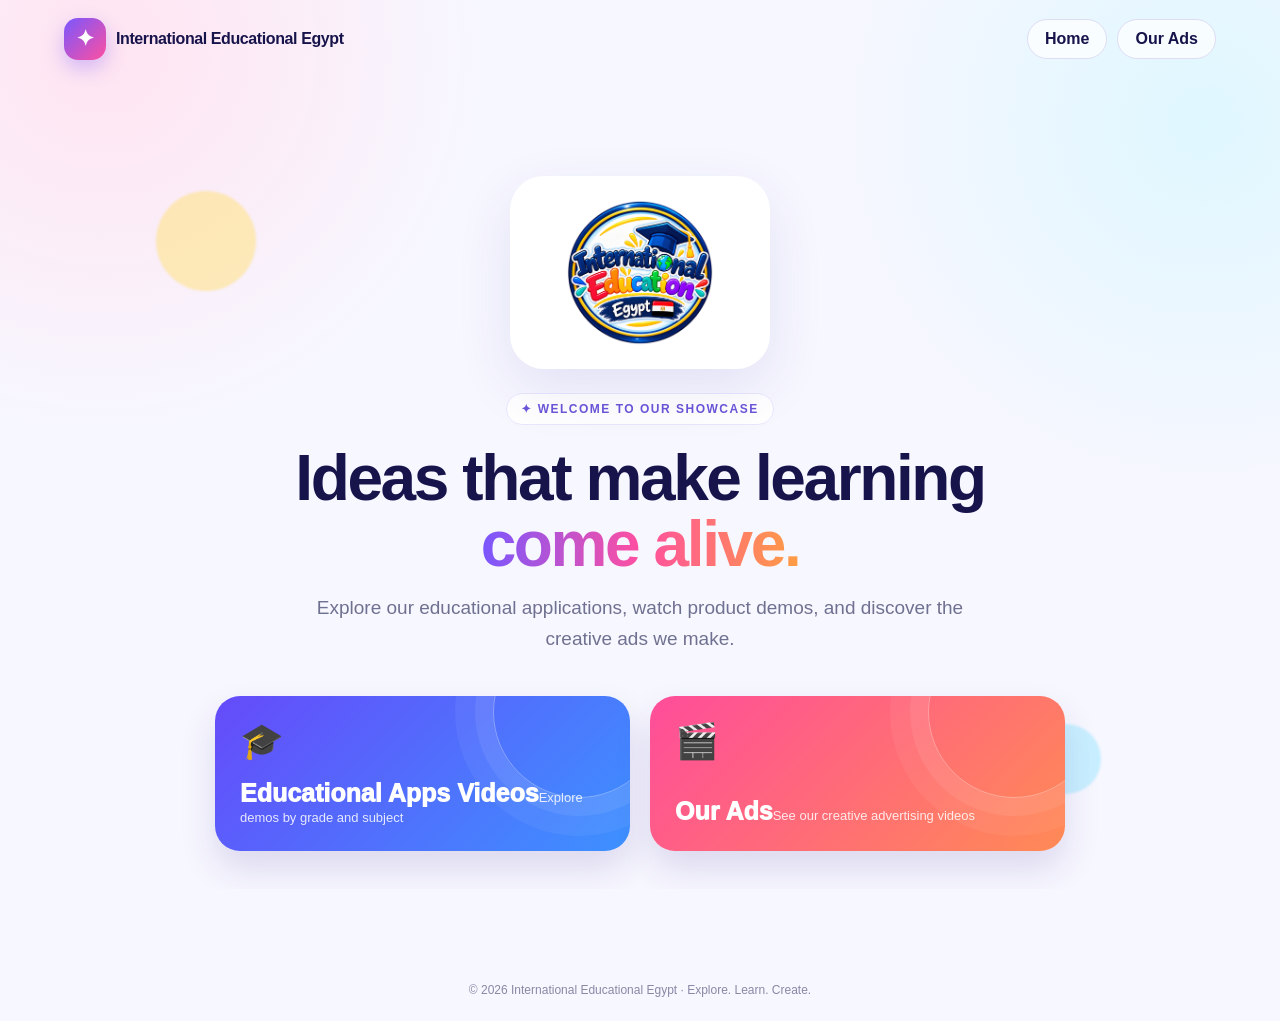
==== index.html @ 1b4aabc4 "Main" ====
<!DOCTYPE html>
<html lang="en">
<head>
<meta charset="UTF-8">
<meta name="viewport" content="width=device-width, initial-scale=1.0">
<meta name="theme-color" content="#17134b">
<title>International Educational Egypt | Demo Gallery</title>
<style>
:root{
  --navy:#17134b;--ink:#202044;--muted:#6f7190;--pink:#ff4fa0;--purple:#7957ff;
  --blue:#3c8dff;--cyan:#39c9df;--yellow:#ffd45e;--green:#35c99a;
  --paper:#f7f7ff;--white:#fff;--shadow:0 18px 50px rgba(43,36,108,.13);
}
*{box-sizing:border-box}
html{scroll-behavior:smooth}
body{margin:0;font-family:Inter,ui-rounded,"Segoe UI",Arial,sans-serif;color:var(--ink);
 background:radial-gradient(circle at 8% 5%,#ffe4f1 0,transparent 25%),radial-gradient(circle at 94% 12%,#dff7ff 0,transparent 25%),var(--paper);min-height:100vh}
button,a{font:inherit}
button{cursor:pointer}
.topbar{display:flex;align-items:center;justify-content:space-between;gap:16px;padding:18px clamp(18px,5vw,72px);max-width:1500px;margin:auto}
.brand-mini{display:flex;align-items:center;gap:10px;font-weight:900;color:var(--navy);letter-spacing:-.4px}
.brand-symbol{width:42px;height:42px;border-radius:14px;background:linear-gradient(135deg,var(--purple),var(--pink));display:grid;place-items:center;color:white;font-size:22px;box-shadow:0 8px 20px #7957ff55}
.nav-actions{display:flex;gap:10px;align-items:center}
.ghost-btn{border:1px solid #deddf4;background:#ffffffb8;color:var(--navy);border-radius:999px;padding:10px 17px;font-weight:750;transition:.2s}
.ghost-btn:hover{transform:translateY(-2px);background:white;box-shadow:var(--shadow)}
main{max-width:1280px;margin:auto;padding:18px clamp(18px,5vw,64px) 70px}
.view{display:none;animation:rise .45s ease both}.view.active{display:block}
@keyframes rise{from{opacity:0;transform:translateY(16px)}to{opacity:1;transform:translateY(0)}}
.hero{text-align:center;padding:clamp(35px,7vw,80px) 12px 38px;position:relative;overflow:hidden}
.hero:before,.hero:after{content:"";position:absolute;border-radius:50%;z-index:-1;filter:blur(1px);animation:float 7s ease-in-out infinite}
.hero:before{width:100px;height:100px;background:#ffe17e88;left:8%;top:12%}
.hero:after{width:70px;height:70px;background:#a8eaff99;right:10%;bottom:12%;animation-delay:-3s}
@keyframes float{50%{transform:translateY(-18px) rotate(12deg)}}
.logo-wrap{width:min(260px,62vw);aspect-ratio:1.35;margin:0 auto 24px;border-radius:34px;background:white;box-shadow:0 20px 55px #4135a51c;display:flex;align-items:center;justify-content:center;padding:22px;position:relative}
.logo-wrap img{max-width:100%;max-height:100%;object-fit:contain}
.logo-fallback{font-weight:1000;line-height:1.05;color:var(--navy);font-size:clamp(20px,4vw,31px);text-align:center}
.logo-fallback span{display:block;font-size:12px;letter-spacing:2px;color:var(--pink);margin-top:9px}
.eyebrow{display:inline-flex;align-items:center;gap:8px;background:#fff;border:1px solid #e9e7ff;border-radius:999px;padding:8px 14px;color:#6b56d9;font-size:12px;font-weight:900;letter-spacing:1.5px;text-transform:uppercase}
h1{font-size:clamp(34px,6vw,64px);line-height:1.04;letter-spacing:-2.4px;color:var(--navy);margin:20px auto 14px;max-width:850px}
.gradient-text{background:linear-gradient(90deg,var(--purple),var(--pink),#ff9d43);-webkit-background-clip:text;background-clip:text;color:transparent}
.lead{font-size:clamp(15px,2vw,19px);line-height:1.65;color:var(--muted);max-width:650px;margin:0 auto}
.home-actions{display:grid;grid-template-columns:repeat(2,minmax(0,1fr));gap:20px;max-width:850px;margin:42px auto 0}
.big-action{border:0;border-radius:25px;min-height:155px;padding:25px;text-align:left;color:white;display:flex;flex-direction:column;justify-content:space-between;box-shadow:0 18px 35px #3c2b8b25;transition:transform .25s,box-shadow .25s;position:relative;overflow:hidden}
.big-action:hover{transform:translateY(-7px) scale(1.015);box-shadow:0 25px 45px #3c2b8b35}
.big-action:after{content:"";position:absolute;width:170px;height:170px;border:1px solid #ffffff55;border-radius:50%;right:-35px;top:-70px;box-shadow:0 0 0 18px #ffffff12,0 0 0 38px #ffffff0d}
.action-apps{background:linear-gradient(135deg,#654bfa,#3d91ff)}
.action-ads{background:linear-gradient(135deg,#ff4d9a,#ff8a55)}
.action-icon{font-size:35px}.action-title{font-size:clamp(19px,2.5vw,25px);font-weight:950}.action-sub{font-size:13px;opacity:.85;margin-top:5px}
.section-head{display:flex;align-items:flex-end;justify-content:space-between;gap:16px;margin:24px 0 28px}
.section-head h2{font-size:clamp(29px,4vw,43px);letter-spacing:-1.4px;color:var(--navy);margin:10px 0 5px}
.section-head p{color:var(--muted);margin:0;line-height:1.5}
.back-btn{border:0;background:#fff;border-radius:999px;padding:11px 17px;color:var(--navy);font-weight:850;box-shadow:0 5px 18px #28205c10;white-space:nowrap}
.back-btn:hover{transform:translateX(-3px)}
.card-grid{display:grid;grid-template-columns:repeat(3,minmax(0,1fr));gap:18px}
.choice-card{border:1px solid #eeedfa;border-radius:24px;padding:25px;background:#fff;min-height:190px;text-align:left;box-shadow:0 10px 28px #2e27600a;transition:.25s;position:relative;overflow:hidden;color:var(--ink)}
.choice-card:hover{transform:translateY(-6px);box-shadow:var(--shadow);border-color:#d9d3ff}
.choice-card .emoji{font-size:36px;display:block;margin-bottom:22px}
.choice-card strong{font-size:21px;display:block;color:var(--navy)}
.choice-card small{display:block;color:var(--muted);margin-top:7px;font-size:13px}
.choice-card:after{content:"↗";position:absolute;right:20px;bottom:18px;color:#a7a2ca;font-size:21px}
.c-grade{background:linear-gradient(145deg,#fff,#f1f0ff)}.c-kids{background:linear-gradient(145deg,#fff,#fff0f7)}
.subject-card{min-height:160px}
.subject-card .emoji{margin-bottom:13px}
.video-grid{display:grid;grid-template-columns:repeat(3,minmax(0,1fr));gap:18px}
.video-card{background:white;border:1px solid #eeedfa;border-radius:22px;overflow:hidden;box-shadow:0 10px 28px #2e27600a}
.video-thumb{aspect-ratio:16/9;background:linear-gradient(135deg,#e7e2ff,#dff5ff);display:grid;place-items:center;position:relative}
.video-thumb .play{width:58px;height:58px;border-radius:50%;background:#fff;color:var(--purple);display:grid;place-items:center;font-size:23px;box-shadow:0 8px 22px #30277b22}
.video-info{padding:17px}.video-info strong{display:block;color:var(--navy);font-size:17px}.video-info p{font-size:13px;color:var(--muted);line-height:1.5;margin:8px 0 13px}
.watch{display:inline-block;text-decoration:none;background:var(--navy);color:white;padding:9px 14px;border-radius:999px;font-size:12px;font-weight:850}
.watch.disabled{opacity:.45;pointer-events:none}
.empty-note{background:#fff;border:1px dashed #d9d5f3;border-radius:20px;padding:28px;text-align:center;color:var(--muted);grid-column:1/-1}
.ads-intro{background:linear-gradient(120deg,#fff0f7,#f0edff);padding:28px;border-radius:25px;margin-bottom:24px}
.ads-intro h3{margin:0 0 8px;color:var(--navy);font-size:24px}.ads-intro p{margin:0;color:var(--muted);line-height:1.6}
footer{text-align:center;padding:24px;color:#8988a6;font-size:12px}
.toast{position:fixed;bottom:20px;left:50%;transform:translate(-50%,20px);background:var(--navy);color:white;padding:12px 18px;border-radius:999px;opacity:0;pointer-events:none;transition:.25s;z-index:20;font-size:13px}
.toast.show{opacity:1;transform:translate(-50%,0)}
@media(max-width:800px){.card-grid,.video-grid{grid-template-columns:repeat(2,minmax(0,1fr))}.topbar{padding-top:14px}.section-head{align-items:flex-start;flex-direction:column}}
@media(max-width:560px){.home-actions{grid-template-columns:1fr;gap:13px}.big-action{min-height:130px}.card-grid,.video-grid{grid-template-columns:1fr}.choice-card{min-height:145px}.choice-card .emoji{margin-bottom:12px}.nav-actions .ghost-btn{padding:9px 12px;font-size:12px}.brand-mini{font-size:13px}.brand-symbol{width:36px;height:36px}}
@media(prefers-reduced-motion:reduce){*,*:before,*:after{animation-duration:.01ms!important;animation-iteration-count:1!important;scroll-behavior:auto!important;transition-duration:.01ms!important}}
</style>
</head>
<body>
<header class="topbar">
  <div class="brand-mini"><div class="brand-symbol">✦</div><span>International Educational Egypt</span></div>
  <div class="nav-actions"><button class="ghost-btn" onclick="goHome()">Home</button><button class="ghost-btn" onclick="showView('ads')">Our Ads</button></div>
</header>
<main>
  <section id="home" class="view active">
    <div class="hero">
      <div class="logo-wrap" id="logoWrap">
        <!-- Replace logo.png with your official channel logo file. -->
        <div class="logo-fallback">International<br>Educational Egypt<span>LEARN • CREATE • INSPIRE</span></div>
      </div>
      <div class="eyebrow">✦ Welcome to our showcase</div>
      <h1>Ideas that make learning <span class="gradient-text">come alive.</span></h1>
      <p class="lead">Explore our educational applications, watch product demos, and discover the creative ads we make.</p>
      <div class="home-actions">
        <button class="big-action action-apps" onclick="showView('grades')">
          <span class="action-icon">🎓</span><span><span class="action-title">Educational Apps Videos</span><span class="action-sub">Explore demos by grade and subject</span></span>
        </button>
        <button class="big-action action-ads" onclick="showView('ads')">
          <span class="action-icon">🎬</span><span><span class="action-title">Our Ads</span><span class="action-sub">See our creative advertising videos</span></span>
        </button>
      </div>
    </div>
  </section>

  <section id="grades" class="view">
    <div class="section-head"><div><div class="eyebrow">Educational app demos</div><h2>Choose your learning level</h2><p>Pick a grade to explore its app demonstrations.</p></div><button class="back-btn" onclick="goHome()">← Home</button></div>
    <div class="card-grid">
      <button class="choice-card c-grade" onclick="openGrade('grade8')"><span class="emoji">🚀</span><strong>Grade 8</strong><small>Explore Grade 8 applications</small></button>
      <button class="choice-card c-grade" onclick="openGrade('grade6')"><span class="emoji">🌟</span><strong>Grade 6</strong><small>Explore Grade 6 applications</small></button>
      <button class="choice-card c-kids" onclick="openKids()"><span class="emoji">🧸</span><strong>Kids</strong><small>Fun learning experiences for kids</small></button>
    </div>
  </section>

  <section id="subjects" class="view">
    <div class="section-head"><div><div class="eyebrow" id="gradeEyebrow">Grade 8</div><h2 id="gradeTitle">Choose a subject</h2><p>Select a subject to watch its application demos.</p></div><button class="back-btn" onclick="showView('grades')">← Grades</button></div>
    <div class="card-grid" id="subjectGrid"></div>
  </section>

  <section id="videos" class="view">
    <div class="section-head"><div><div class="eyebrow" id="videoEyebrow">Grade 8 • Science</div><h2 id="videoTitle">Application videos</h2><p>Watch the demos and explore the app experience.</p></div><button class="back-btn" onclick="backToSubjects()">← Subjects</button></div>
    <div class="video-grid" id="videoGrid"></div>
  </section>

  <section id="kids" class="view">
    <div class="section-head"><div><div class="eyebrow">Kids collection</div><h2>Learning made playful</h2><p>Discover our apps and videos designed for young learners.</p></div><button class="back-btn" onclick="showView('grades')">← Grades</button></div>
    <div class="video-grid" id="kidsGrid"></div>
  </section>

  <section id="ads" class="view">
    <div class="section-head"><div><div class="eyebrow">Creative portfolio</div><h2>Our Ads</h2><p>A collection of advertising videos and creative campaigns.</p></div><button class="back-btn" onclick="goHome()">← Home</button></div>
    <div class="ads-intro"><h3>Stories that connect with audiences ✨</h3><p>Explore our advertising work. Each video can open on YouTube, Google Drive, or your preferred video platform.</p></div>
    <div class="video-grid" id="adsGrid"></div>
  </section>
</main>
<footer>© <span id="year"></span> International Educational Egypt · Explore. Learn. Create.</footer>
<div class="toast" id="toast">Video link will be added soon.</div>
<script>
/*
  ADD YOUR VIDEO LINKS HERE.
  For each video, replace url with a YouTube / Google Drive / Vimeo link.
  You can add more objects to any videos array.
*/
const content = {
  grade8: {
    Science: [{title:"Grade 8 Science App Demo", description:"A preview of the Grade 8 Science learning application.", url:"https://youtu.be/O2yNPHb1-eI?si=5tNjJZmtWLfU2_eN"}],
    Math: [{title:"Grade 8 Math App Demo", description:"A preview of the Grade 8 Math learning application.", url:"https://youtu.be/xX4NGvdm_TI?si=FQVR0aZgNwKir6jl"}],
    German: [{title:"Grade 8 German App Demo", description:"A preview of the Grade 8 German learning application.", url:""}],
    "لغة عربية": [{title:"Grade 8 Arabic App Demo", description:"عرض تجريبي لتطبيق اللغة العربية للصف الثامن.", url:"https://youtu.be/kvJYI8cK8QM?si=594P6xwmdfj9hOp0"}],
    "دراسات اجتماعية": [{title:"Grade 8 Social Studies App Demo", description:"عرض تجريبي لتطبيق الدراسات الاجتماعية للصف الثامن.", url:"https://youtu.be/ZYvCkvvRLgc?si=EKuR53Okp92eCTNS"}]
  },
  grade6: {
    Science: [{title:"Grade 6 Science App Demo", description:"A preview of the Grade 6 Science learning application.", url:"https://youtu.be/vYZcpDHHGPQ?si=Zlmuy_HAAZRI0ABy"}],
    Math: [{title:"Grade 6 Math App Demo", description:"A preview of the Grade 6 Math learning application.", url:"https://youtu.be/ykXs_INvgls?si=ouR6D-tdvS1B1mGj"}],
    German: [{title:"Grade 6 German App Demo", description:"A preview of the Grade 6 German learning application.", url:""}],
    "لغة عربية": [{title:"Grade 6 Arabic App Demo", description:"عرض تجريبي لتطبيق اللغة العربية للصف السادس.", url:""}],
    "دراسات اجتماعية": [{title:"Grade 6 Social Studies App Demo", description:"عرض تجريبي لتطبيق الدراسات الاجتماعية للصف السادس.", url:"https://youtu.be/Cu2fVLRio4g?si=ZRSYYNGA4r81bUW3"}]
  },
  kids: [
    {title:"Math Mission: Multiplication Heroes", description:"An animated multiplication adventure for kids. Choose a times-table island, solve missions, and collect stars.", url:"kids/math_mission_heroes_3d_style_animated.html"}
  ],
  ads: [
    {title:"Advertising Campaign 1", description:"Our creative advertising work.", url:""},
    {title:"Advertising Campaign 2", description:"A showcase of our video production.", url:""}
  ]
};
const subjectMeta = [
  ["Science","🔬"],["Math","➗"],["German","🇩🇪"],["لغة عربية","📚"],["دراسات اجتماعية","🌍"]
];
let currentGrade = "grade8";
let currentSubject = "Science";
function showView(id){
  document.querySelectorAll(".view").forEach(v=>v.classList.remove("active"));
  document.getElementById(id).classList.add("active");
  window.scrollTo({top:0,behavior:"smooth"});
}
function goHome(){showView("home")}
function openGrade(grade){
  currentGrade=grade;
  const label=grade==="grade8"?"Grade 8":"Grade 6";
  document.getElementById("gradeEyebrow").textContent=label+" applications";
  document.getElementById("gradeTitle").textContent=label+" · Choose a subject";
  document.getElementById("subjectGrid").innerHTML=subjectMeta.map(([name,emoji])=>
    `<button class="choice-card subject-card" onclick="openSubject('${name.replace(/'/g,"\\'")}')"><span class="emoji">${emoji}</span><strong>${name}</strong><small>View ${name} demos</small></button>`
  ).join("");
  showView("subjects");
}
function openSubject(subject){
  currentSubject=subject;
  const gradeLabel=currentGrade==="grade8"?"Grade 8":"Grade 6";
  document.getElementById("videoEyebrow").textContent=gradeLabel+" • "+subject;
  document.getElementById("videoTitle").textContent=subject+" application videos";
  renderVideos("videoGrid",content[currentGrade][subject]||[]);
  showView("videos");
}
function backToSubjects(){openGrade(currentGrade)}
function openKids(){renderVideos("kidsGrid",content.kids);showView("kids")}
function renderVideos(targetId,items){
  const target=document.getElementById(targetId);
  if(!items.length){target.innerHTML='<div class="empty-note">Videos will appear here once links are added.</div>';return}
  target.innerHTML=items.map((item,index)=>{
    const url=item.url||"";
    const safeUrl=url.replace(/&/g,"&amp;").replace(/"/g,"&quot;");
    return `<article class="video-card"><div class="video-thumb"><span class="play">▶</span></div><div class="video-info"><strong>${item.title}</strong><p>${item.description||""}</p>${url?`<a class="watch" href="${safeUrl}" target="_blank" rel="noopener">${safeUrl.toLowerCase().endsWith(".html")?"↗ Open demo":"▶ Watch video"}</a>`:`<a class="watch disabled" href="#" onclick="showToast();return false">Coming soon</a>`}</div></article>`;
  }).join("");
}
function showToast(){const t=document.getElementById("toast");t.classList.add("show");setTimeout(()=>t.classList.remove("show"),2200)}
document.getElementById("adsGrid").innerHTML="";
renderVideos("adsGrid",content.ads);
document.getElementById("year").textContent=new Date().getFullYear();
// Optional official logo: place your image beside this HTML file and name it logo.png.
const logo=document.createElement("img");logo.src="logo.png";logo.alt="International Educational Egypt logo";
logo.onload=()=>{const w=document.getElementById("logoWrap");w.innerHTML="";w.appendChild(logo)};
</script>
</body>
</html>
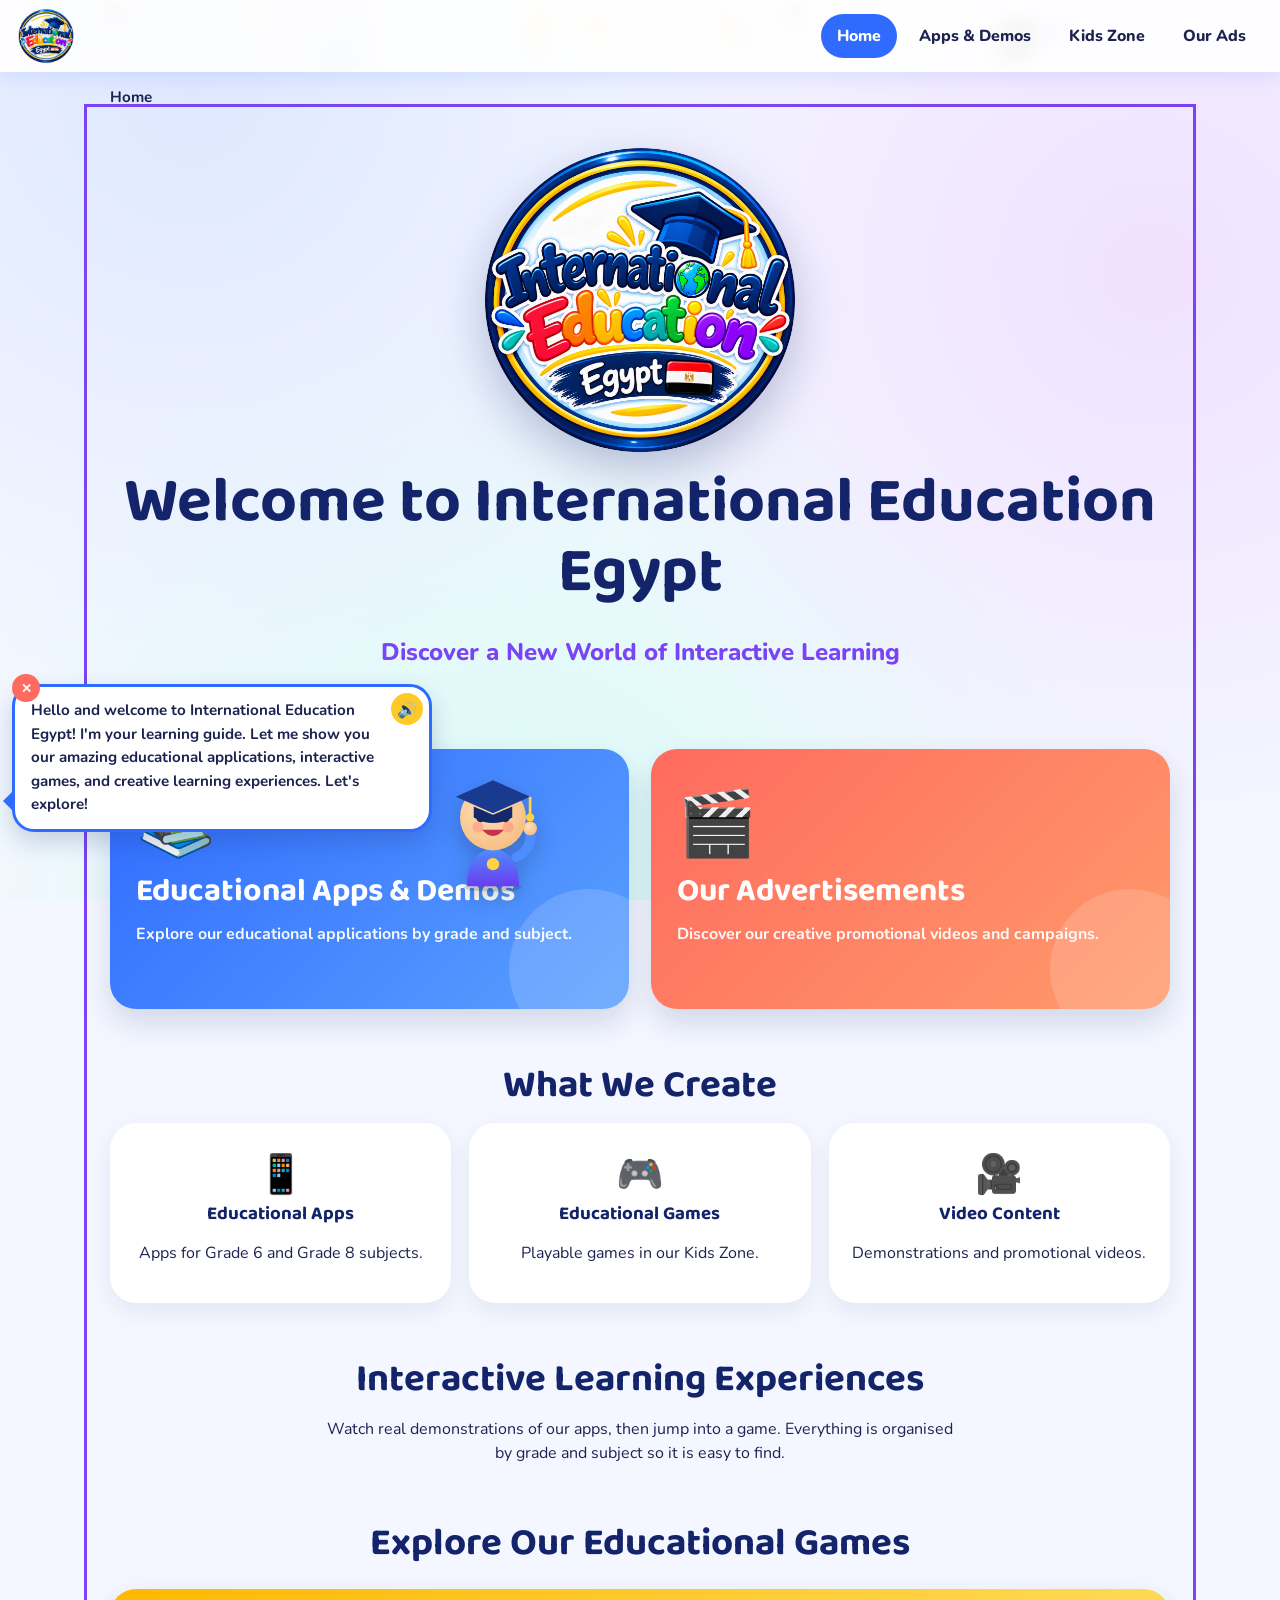
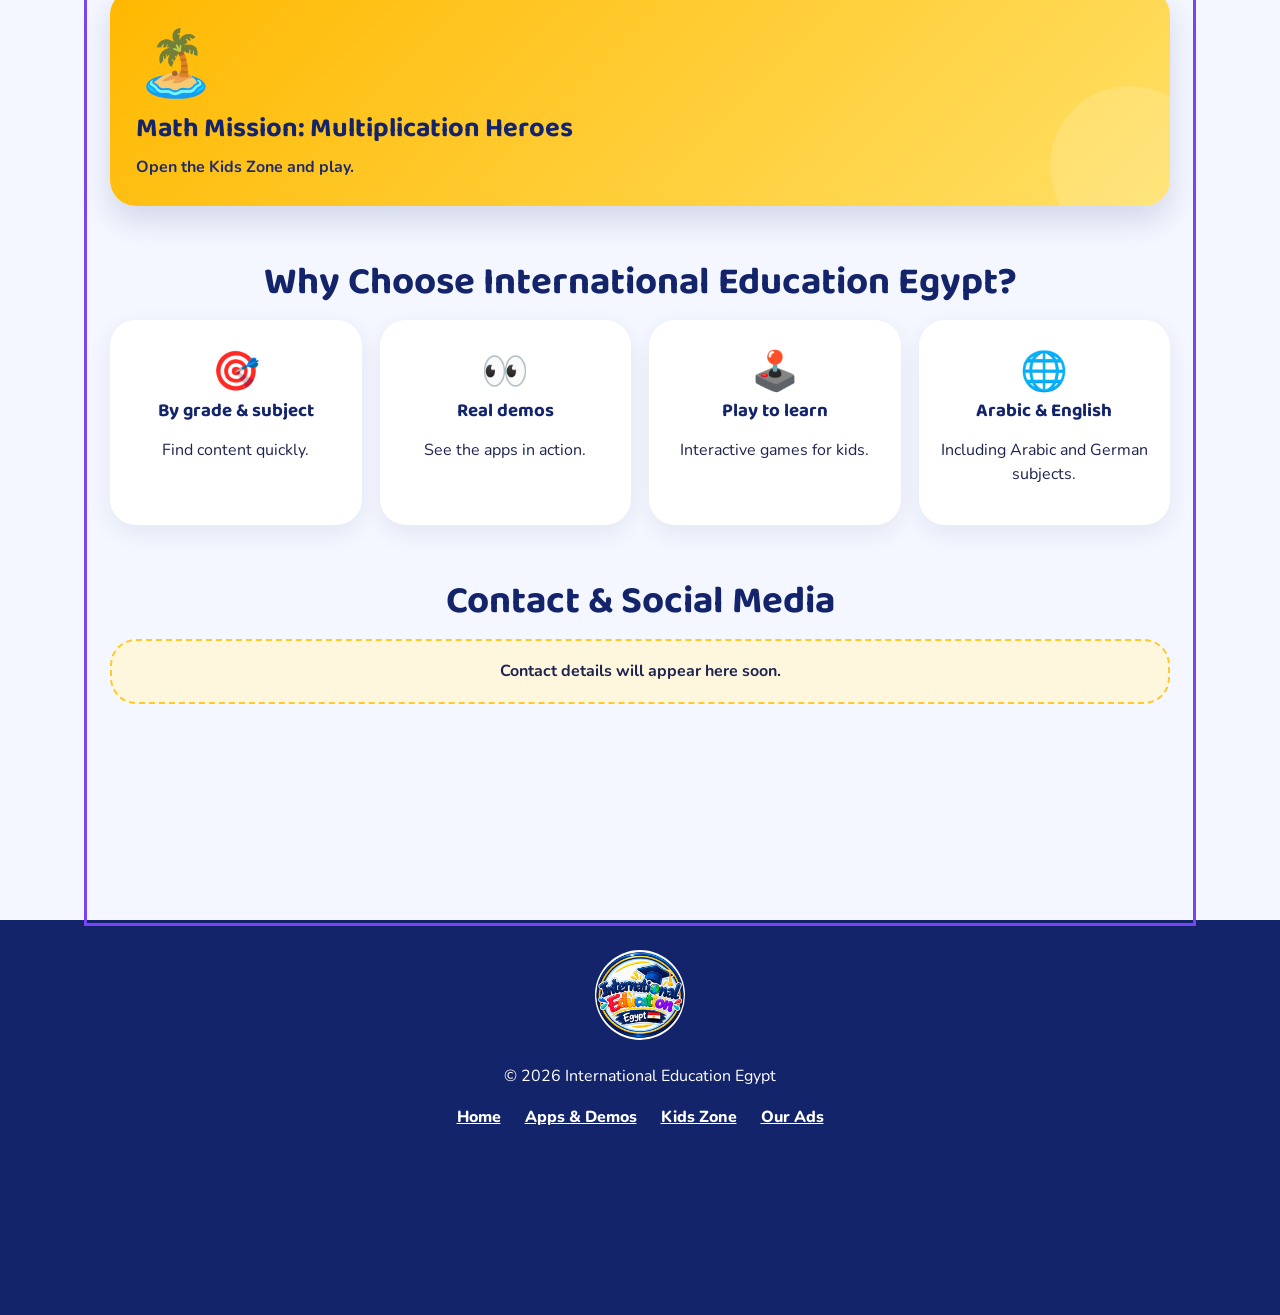
==== commit db84a823: "Main" ====
--- a/index.html
+++ b/index.html
@@ -1,218 +1,56 @@
 <!DOCTYPE html>
 <html lang="en">
 <head>
-<meta charset="UTF-8">
-<meta name="viewport" content="width=device-width, initial-scale=1.0">
-<meta name="theme-color" content="#17134b">
-<title>International Educational Egypt | Demo Gallery</title>
-<style>
-:root{
-  --navy:#17134b;--ink:#202044;--muted:#6f7190;--pink:#ff4fa0;--purple:#7957ff;
-  --blue:#3c8dff;--cyan:#39c9df;--yellow:#ffd45e;--green:#35c99a;
-  --paper:#f7f7ff;--white:#fff;--shadow:0 18px 50px rgba(43,36,108,.13);
-}
-*{box-sizing:border-box}
-html{scroll-behavior:smooth}
-body{margin:0;font-family:Inter,ui-rounded,"Segoe UI",Arial,sans-serif;color:var(--ink);
- background:radial-gradient(circle at 8% 5%,#ffe4f1 0,transparent 25%),radial-gradient(circle at 94% 12%,#dff7ff 0,transparent 25%),var(--paper);min-height:100vh}
-button,a{font:inherit}
-button{cursor:pointer}
-.topbar{display:flex;align-items:center;justify-content:space-between;gap:16px;padding:18px clamp(18px,5vw,72px);max-width:1500px;margin:auto}
-.brand-mini{display:flex;align-items:center;gap:10px;font-weight:900;color:var(--navy);letter-spacing:-.4px}
-.brand-symbol{width:42px;height:42px;border-radius:14px;background:linear-gradient(135deg,var(--purple),var(--pink));display:grid;place-items:center;color:white;font-size:22px;box-shadow:0 8px 20px #7957ff55}
-.nav-actions{display:flex;gap:10px;align-items:center}
-.ghost-btn{border:1px solid #deddf4;background:#ffffffb8;color:var(--navy);border-radius:999px;padding:10px 17px;font-weight:750;transition:.2s}
-.ghost-btn:hover{transform:translateY(-2px);background:white;box-shadow:var(--shadow)}
-main{max-width:1280px;margin:auto;padding:18px clamp(18px,5vw,64px) 70px}
-.view{display:none;animation:rise .45s ease both}.view.active{display:block}
-@keyframes rise{from{opacity:0;transform:translateY(16px)}to{opacity:1;transform:translateY(0)}}
-.hero{text-align:center;padding:clamp(35px,7vw,80px) 12px 38px;position:relative;overflow:hidden}
-.hero:before,.hero:after{content:"";position:absolute;border-radius:50%;z-index:-1;filter:blur(1px);animation:float 7s ease-in-out infinite}
-.hero:before{width:100px;height:100px;background:#ffe17e88;left:8%;top:12%}
-.hero:after{width:70px;height:70px;background:#a8eaff99;right:10%;bottom:12%;animation-delay:-3s}
-@keyframes float{50%{transform:translateY(-18px) rotate(12deg)}}
-.logo-wrap{width:min(260px,62vw);aspect-ratio:1.35;margin:0 auto 24px;border-radius:34px;background:white;box-shadow:0 20px 55px #4135a51c;display:flex;align-items:center;justify-content:center;padding:22px;position:relative}
-.logo-wrap img{max-width:100%;max-height:100%;object-fit:contain}
-.logo-fallback{font-weight:1000;line-height:1.05;color:var(--navy);font-size:clamp(20px,4vw,31px);text-align:center}
-.logo-fallback span{display:block;font-size:12px;letter-spacing:2px;color:var(--pink);margin-top:9px}
-.eyebrow{display:inline-flex;align-items:center;gap:8px;background:#fff;border:1px solid #e9e7ff;border-radius:999px;padding:8px 14px;color:#6b56d9;font-size:12px;font-weight:900;letter-spacing:1.5px;text-transform:uppercase}
-h1{font-size:clamp(34px,6vw,64px);line-height:1.04;letter-spacing:-2.4px;color:var(--navy);margin:20px auto 14px;max-width:850px}
-.gradient-text{background:linear-gradient(90deg,var(--purple),var(--pink),#ff9d43);-webkit-background-clip:text;background-clip:text;color:transparent}
-.lead{font-size:clamp(15px,2vw,19px);line-height:1.65;color:var(--muted);max-width:650px;margin:0 auto}
-.home-actions{display:grid;grid-template-columns:repeat(2,minmax(0,1fr));gap:20px;max-width:850px;margin:42px auto 0}
-.big-action{border:0;border-radius:25px;min-height:155px;padding:25px;text-align:left;color:white;display:flex;flex-direction:column;justify-content:space-between;box-shadow:0 18px 35px #3c2b8b25;transition:transform .25s,box-shadow .25s;position:relative;overflow:hidden}
-.big-action:hover{transform:translateY(-7px) scale(1.015);box-shadow:0 25px 45px #3c2b8b35}
-.big-action:after{content:"";position:absolute;width:170px;height:170px;border:1px solid #ffffff55;border-radius:50%;right:-35px;top:-70px;box-shadow:0 0 0 18px #ffffff12,0 0 0 38px #ffffff0d}
-.action-apps{background:linear-gradient(135deg,#654bfa,#3d91ff)}
-.action-ads{background:linear-gradient(135deg,#ff4d9a,#ff8a55)}
-.action-icon{font-size:35px}.action-title{font-size:clamp(19px,2.5vw,25px);font-weight:950}.action-sub{font-size:13px;opacity:.85;margin-top:5px}
-.section-head{display:flex;align-items:flex-end;justify-content:space-between;gap:16px;margin:24px 0 28px}
-.section-head h2{font-size:clamp(29px,4vw,43px);letter-spacing:-1.4px;color:var(--navy);margin:10px 0 5px}
-.section-head p{color:var(--muted);margin:0;line-height:1.5}
-.back-btn{border:0;background:#fff;border-radius:999px;padding:11px 17px;color:var(--navy);font-weight:850;box-shadow:0 5px 18px #28205c10;white-space:nowrap}
-.back-btn:hover{transform:translateX(-3px)}
-.card-grid{display:grid;grid-template-columns:repeat(3,minmax(0,1fr));gap:18px}
-.choice-card{border:1px solid #eeedfa;border-radius:24px;padding:25px;background:#fff;min-height:190px;text-align:left;box-shadow:0 10px 28px #2e27600a;transition:.25s;position:relative;overflow:hidden;color:var(--ink)}
-.choice-card:hover{transform:translateY(-6px);box-shadow:var(--shadow);border-color:#d9d3ff}
-.choice-card .emoji{font-size:36px;display:block;margin-bottom:22px}
-.choice-card strong{font-size:21px;display:block;color:var(--navy)}
-.choice-card small{display:block;color:var(--muted);margin-top:7px;font-size:13px}
-.choice-card:after{content:"↗";position:absolute;right:20px;bottom:18px;color:#a7a2ca;font-size:21px}
-.c-grade{background:linear-gradient(145deg,#fff,#f1f0ff)}.c-kids{background:linear-gradient(145deg,#fff,#fff0f7)}
-.subject-card{min-height:160px}
-.subject-card .emoji{margin-bottom:13px}
-.video-grid{display:grid;grid-template-columns:repeat(3,minmax(0,1fr));gap:18px}
-.video-card{background:white;border:1px solid #eeedfa;border-radius:22px;overflow:hidden;box-shadow:0 10px 28px #2e27600a}
-.video-thumb{aspect-ratio:16/9;background:linear-gradient(135deg,#e7e2ff,#dff5ff);display:grid;place-items:center;position:relative}
-.video-thumb .play{width:58px;height:58px;border-radius:50%;background:#fff;color:var(--purple);display:grid;place-items:center;font-size:23px;box-shadow:0 8px 22px #30277b22}
-.video-info{padding:17px}.video-info strong{display:block;color:var(--navy);font-size:17px}.video-info p{font-size:13px;color:var(--muted);line-height:1.5;margin:8px 0 13px}
-.watch{display:inline-block;text-decoration:none;background:var(--navy);color:white;padding:9px 14px;border-radius:999px;font-size:12px;font-weight:850}
-.watch.disabled{opacity:.45;pointer-events:none}
-.empty-note{background:#fff;border:1px dashed #d9d5f3;border-radius:20px;padding:28px;text-align:center;color:var(--muted);grid-column:1/-1}
-.ads-intro{background:linear-gradient(120deg,#fff0f7,#f0edff);padding:28px;border-radius:25px;margin-bottom:24px}
-.ads-intro h3{margin:0 0 8px;color:var(--navy);font-size:24px}.ads-intro p{margin:0;color:var(--muted);line-height:1.6}
-footer{text-align:center;padding:24px;color:#8988a6;font-size:12px}
-.toast{position:fixed;bottom:20px;left:50%;transform:translate(-50%,20px);background:var(--navy);color:white;padding:12px 18px;border-radius:999px;opacity:0;pointer-events:none;transition:.25s;z-index:20;font-size:13px}
-.toast.show{opacity:1;transform:translate(-50%,0)}
-@media(max-width:800px){.card-grid,.video-grid{grid-template-columns:repeat(2,minmax(0,1fr))}.topbar{padding-top:14px}.section-head{align-items:flex-start;flex-direction:column}}
-@media(max-width:560px){.home-actions{grid-template-columns:1fr;gap:13px}.big-action{min-height:130px}.card-grid,.video-grid{grid-template-columns:1fr}.choice-card{min-height:145px}.choice-card .emoji{margin-bottom:12px}.nav-actions .ghost-btn{padding:9px 12px;font-size:12px}.brand-mini{font-size:13px}.brand-symbol{width:36px;height:36px}}
-@media(prefers-reduced-motion:reduce){*,*:before,*:after{animation-duration:.01ms!important;animation-iteration-count:1!important;scroll-behavior:auto!important;transition-duration:.01ms!important}}
-</style>
+<meta charset="utf-8">
+<meta name="viewport" content="width=device-width, initial-scale=1">
+<title>International Education Egypt – Interactive Learning</title>
+<meta name="description" content="International Education Egypt: educational apps by grade and subject, interactive kids games and creative advertising videos.">
+<link rel="icon" href="assets/logo.png">
+<link rel="preconnect" href="https://fonts.googleapis.com">
+<link href="https://fonts.googleapis.com/css2?family=Baloo+2:wght@500;700;800&family=Nunito:wght@400;700;800&display=swap" rel="stylesheet">
+<link rel="stylesheet" href="css/styles.css">
 </head>
 <body>
-<header class="topbar">
-  <div class="brand-mini"><div class="brand-symbol">✦</div><span>International Educational Egypt</span></div>
-  <div class="nav-actions"><button class="ghost-btn" onclick="goHome()">Home</button><button class="ghost-btn" onclick="showView('ads')">Our Ads</button></div>
+<a class="skip" href="#main">Skip to content</a>
+<div class="bg" aria-hidden="true" id="bg"></div>
+<header class="top">
+  <a class="brand" href="#/" aria-label="International Education Egypt – Home"><img src="assets/logo.png" alt="International Education Egypt logo" width="56" height="56"></a>
+  <button class="burger" id="burger" aria-label="Open menu" aria-expanded="false">☰</button>
+  <nav id="nav" aria-label="Main">
+    <a href="#/" data-r="home">Home</a>
+    <a href="#/apps" data-r="apps">Apps &amp; Demos</a>
+    <a href="#/kids" data-r="kids">Kids Zone</a>
+    <a href="#/ads" data-r="ads">Our Ads</a>
+  </nav>
 </header>
-<main>
-  <section id="home" class="view active">
-    <div class="hero">
-      <div class="logo-wrap" id="logoWrap">
-        <!-- Replace logo.png with your official channel logo file. -->
-        <div class="logo-fallback">International<br>Educational Egypt<span>LEARN • CREATE • INSPIRE</span></div>
-      </div>
-      <div class="eyebrow">✦ Welcome to our showcase</div>
-      <h1>Ideas that make learning <span class="gradient-text">come alive.</span></h1>
-      <p class="lead">Explore our educational applications, watch product demos, and discover the creative ads we make.</p>
-      <div class="home-actions">
-        <button class="big-action action-apps" onclick="showView('grades')">
-          <span class="action-icon">🎓</span><span><span class="action-title">Educational Apps Videos</span><span class="action-sub">Explore demos by grade and subject</span></span>
-        </button>
-        <button class="big-action action-ads" onclick="showView('ads')">
-          <span class="action-icon">🎬</span><span><span class="action-title">Our Ads</span><span class="action-sub">See our creative advertising videos</span></span>
-        </button>
-      </div>
-    </div>
-  </section>
+<nav class="crumbs" id="crumbs" aria-label="Breadcrumb"></nav>
+<main id="main" tabindex="-1"></main>
+<footer>
+  <img src="assets/logo.png" alt="International Education Egypt logo" width="90" height="90">
+  <p>© <span id="yr"></span> International Education Egypt</p>
+  <p class="fl"><a href="#/">Home</a><a href="#/apps">Apps &amp; Demos</a><a href="#/kids">Kids Zone</a><a href="#/ads">Our Ads</a></p>
+</footer>
 
-  <section id="grades" class="view">
-    <div class="section-head"><div><div class="eyebrow">Educational app demos</div><h2>Choose your learning level</h2><p>Pick a grade to explore its app demonstrations.</p></div><button class="back-btn" onclick="goHome()">← Home</button></div>
-    <div class="card-grid">
-      <button class="choice-card c-grade" onclick="openGrade('grade8')"><span class="emoji">🚀</span><strong>Grade 8</strong><small>Explore Grade 8 applications</small></button>
-      <button class="choice-card c-grade" onclick="openGrade('grade6')"><span class="emoji">🌟</span><strong>Grade 6</strong><small>Explore Grade 6 applications</small></button>
-      <button class="choice-card c-kids" onclick="openKids()"><span class="emoji">🧸</span><strong>Kids</strong><small>Fun learning experiences for kids</small></button>
-    </div>
-  </section>
-
-  <section id="subjects" class="view">
-    <div class="section-head"><div><div class="eyebrow" id="gradeEyebrow">Grade 8</div><h2 id="gradeTitle">Choose a subject</h2><p>Select a subject to watch its application demos.</p></div><button class="back-btn" onclick="showView('grades')">← Grades</button></div>
-    <div class="card-grid" id="subjectGrid"></div>
-  </section>
-
-  <section id="videos" class="view">
-    <div class="section-head"><div><div class="eyebrow" id="videoEyebrow">Grade 8 • Science</div><h2 id="videoTitle">Application videos</h2><p>Watch the demos and explore the app experience.</p></div><button class="back-btn" onclick="backToSubjects()">← Subjects</button></div>
-    <div class="video-grid" id="videoGrid"></div>
-  </section>
-
-  <section id="kids" class="view">
-    <div class="section-head"><div><div class="eyebrow">Kids collection</div><h2>Learning made playful</h2><p>Discover our apps and videos designed for young learners.</p></div><button class="back-btn" onclick="showView('grades')">← Grades</button></div>
-    <div class="video-grid" id="kidsGrid"></div>
-  </section>
-
-  <section id="ads" class="view">
-    <div class="section-head"><div><div class="eyebrow">Creative portfolio</div><h2>Our Ads</h2><p>A collection of advertising videos and creative campaigns.</p></div><button class="back-btn" onclick="goHome()">← Home</button></div>
-    <div class="ads-intro"><h3>Stories that connect with audiences ✨</h3><p>Explore our advertising work. Each video can open on YouTube, Google Drive, or your preferred video platform.</p></div>
-    <div class="video-grid" id="adsGrid"></div>
-  </section>
-</main>
-<footer>© <span id="year"></span> International Educational Egypt · Explore. Learn. Create.</footer>
-<div class="toast" id="toast">Video link will be added soon.</div>
-<script>
-/*
-  ADD YOUR VIDEO LINKS HERE.
-  For each video, replace url with a YouTube / Google Drive / Vimeo link.
-  You can add more objects to any videos array.
-*/
-const content = {
-  grade8: {
-    Science: [{title:"Grade 8 Science App Demo", description:"A preview of the Grade 8 Science learning application.", url:"https://youtu.be/O2yNPHb1-eI?si=5tNjJZmtWLfU2_eN"}],
-    Math: [{title:"Grade 8 Math App Demo", description:"A preview of the Grade 8 Math learning application.", url:"https://youtu.be/xX4NGvdm_TI?si=FQVR0aZgNwKir6jl"}],
-    German: [{title:"Grade 8 German App Demo", description:"A preview of the Grade 8 German learning application.", url:""}],
-    "لغة عربية": [{title:"Grade 8 Arabic App Demo", description:"عرض تجريبي لتطبيق اللغة العربية للصف الثامن.", url:"https://youtu.be/kvJYI8cK8QM?si=594P6xwmdfj9hOp0"}],
-    "دراسات اجتماعية": [{title:"Grade 8 Social Studies App Demo", description:"عرض تجريبي لتطبيق الدراسات الاجتماعية للصف الثامن.", url:"https://youtu.be/ZYvCkvvRLgc?si=EKuR53Okp92eCTNS"}]
-  },
-  grade6: {
-    Science: [{title:"Grade 6 Science App Demo", description:"A preview of the Grade 6 Science learning application.", url:"https://youtu.be/vYZcpDHHGPQ?si=Zlmuy_HAAZRI0ABy"}],
-    Math: [{title:"Grade 6 Math App Demo", description:"A preview of the Grade 6 Math learning application.", url:"https://youtu.be/ykXs_INvgls?si=ouR6D-tdvS1B1mGj"}],
-    German: [{title:"Grade 6 German App Demo", description:"A preview of the Grade 6 German learning application.", url:""}],
-    "لغة عربية": [{title:"Grade 6 Arabic App Demo", description:"عرض تجريبي لتطبيق اللغة العربية للصف السادس.", url:""}],
-    "دراسات اجتماعية": [{title:"Grade 6 Social Studies App Demo", description:"عرض تجريبي لتطبيق الدراسات الاجتماعية للصف السادس.", url:"https://youtu.be/Cu2fVLRio4g?si=ZRSYYNGA4r81bUW3"}]
-  },
-  kids: [
-    {title:"Math Mission: Multiplication Heroes", description:"An animated multiplication adventure for kids. Choose a times-table island, solve missions, and collect stars.", url:"kids/math_mission_heroes_3d_style_animated.html"}
-  ],
-  ads: [
-    {title:"Advertising Campaign 1", description:"Our creative advertising work.", url:""},
-    {title:"Advertising Campaign 2", description:"A showcase of our video production.", url:""}
-  ]
-};
-const subjectMeta = [
-  ["Science","🔬"],["Math","➗"],["German","🇩🇪"],["لغة عربية","📚"],["دراسات اجتماعية","🌍"]
-];
-let currentGrade = "grade8";
-let currentSubject = "Science";
-function showView(id){
-  document.querySelectorAll(".view").forEach(v=>v.classList.remove("active"));
-  document.getElementById(id).classList.add("active");
-  window.scrollTo({top:0,behavior:"smooth"});
-}
-function goHome(){showView("home")}
-function openGrade(grade){
-  currentGrade=grade;
-  const label=grade==="grade8"?"Grade 8":"Grade 6";
-  document.getElementById("gradeEyebrow").textContent=label+" applications";
-  document.getElementById("gradeTitle").textContent=label+" · Choose a subject";
-  document.getElementById("subjectGrid").innerHTML=subjectMeta.map(([name,emoji])=>
-    `<button class="choice-card subject-card" onclick="openSubject('${name.replace(/'/g,"\\'")}')"><span class="emoji">${emoji}</span><strong>${name}</strong><small>View ${name} demos</small></button>`
-  ).join("");
-  showView("subjects");
-}
-function openSubject(subject){
-  currentSubject=subject;
-  const gradeLabel=currentGrade==="grade8"?"Grade 8":"Grade 6";
-  document.getElementById("videoEyebrow").textContent=gradeLabel+" • "+subject;
-  document.getElementById("videoTitle").textContent=subject+" application videos";
-  renderVideos("videoGrid",content[currentGrade][subject]||[]);
-  showView("videos");
-}
-function backToSubjects(){openGrade(currentGrade)}
-function openKids(){renderVideos("kidsGrid",content.kids);showView("kids")}
-function renderVideos(targetId,items){
-  const target=document.getElementById(targetId);
-  if(!items.length){target.innerHTML='<div class="empty-note">Videos will appear here once links are added.</div>';return}
-  target.innerHTML=items.map((item,index)=>{
-    const url=item.url||"";
-    const safeUrl=url.replace(/&/g,"&amp;").replace(/"/g,"&quot;");
-    return `<article class="video-card"><div class="video-thumb"><span class="play">▶</span></div><div class="video-info"><strong>${item.title}</strong><p>${item.description||""}</p>${url?`<a class="watch" href="${safeUrl}" target="_blank" rel="noopener">${safeUrl.toLowerCase().endsWith(".html")?"↗ Open demo":"▶ Watch video"}</a>`:`<a class="watch disabled" href="#" onclick="showToast();return false">Coming soon</a>`}</div></article>`;
-  }).join("");
-}
-function showToast(){const t=document.getElementById("toast");t.classList.add("show");setTimeout(()=>t.classList.remove("show"),2200)}
-document.getElementById("adsGrid").innerHTML="";
-renderVideos("adsGrid",content.ads);
-document.getElementById("year").textContent=new Date().getFullYear();
-// Optional official logo: place your image beside this HTML file and name it logo.png.
-const logo=document.createElement("img");logo.src="logo.png";logo.alt="International Educational Egypt logo";
-logo.onload=()=>{const w=document.getElementById("logoWrap");w.innerHTML="";w.appendChild(logo)};
-</script>
+<aside class="guide" id="guide" aria-live="polite">
+  <div class="bubble" id="bubble"><p id="msg"></p>
+    <button class="icon" id="speak" aria-label="Read message aloud">🔊</button></div>
+  <svg class="mascot" id="mascot" viewBox="0 0 160 190" role="img" aria-label="Friendly learning guide character">
+    <defs><radialGradient id="sk" cx=".4" cy=".35" r=".8"><stop offset="0" stop-color="#ffe0b8"/><stop offset="1" stop-color="#f5b87a"/></radialGradient>
+    <linearGradient id="bd" x1="0" y1="0" x2="0" y2="1"><stop offset="0" stop-color="#4f8cff"/><stop offset="1" stop-color="#6a3df0"/></linearGradient></defs>
+    <ellipse cx="80" cy="184" rx="42" ry="6" fill="#0002"/>
+    <path d="M42 182c0-34 16-54 38-54s38 20 38 54z" fill="url(#bd)"/>
+    <circle cx="80" cy="150" r="9" fill="#ffd23f"/>
+    <g class="arm"><path d="M114 140c14-6 24-22 20-38" stroke="#4f8cff" stroke-width="14" stroke-linecap="round" fill="none"/><circle cx="134" cy="98" r="10" fill="url(#sk)"/></g>
+    <circle cx="80" cy="82" r="48" fill="url(#sk)"/>
+    <circle cx="58" cy="96" r="8" fill="#ff8a7a" opacity=".5"/><circle cx="102" cy="96" r="8" fill="#ff8a7a" opacity=".5"/>
+    <g class="eyes"><ellipse cx="62" cy="80" rx="7" ry="9" fill="#23224a"/><ellipse cx="98" cy="80" rx="7" ry="9" fill="#23224a"/><circle cx="64" cy="76" r="2.5" fill="#fff"/><circle cx="100" cy="76" r="2.5" fill="#fff"/></g>
+    <path class="mouth" d="M64 100q16 18 32 0z" fill="#c2334d"/>
+    <path d="M26 52 80 28l54 24-54 24z" fill="#1a3a8f"/><path d="M52 66v16q28 16 56 0V66l-28 12z" fill="#13296b"/>
+    <path d="M134 52v26" stroke="#ffd23f" stroke-width="4"/><circle cx="134" cy="82" r="6" fill="#ffd23f"/>
+  </svg>
+  <button class="toggle" id="toggle" aria-label="Hide guide">✕</button>
+</aside>
+<script src="js/data.js"></script>
+<script src="js/app.js"></script>
 </body>
-</html>+</html>
--- a/css/styles.css
+++ b/css/styles.css
@@ -0,0 +1,79 @@
+:root{--blue:#2f6bff;--purple:#7a43f5;--coral:#ff6b5e;--yellow:#ffc928;--turquoise:#18c3b4;--navy:#14246b;--ink:#1d2350;--bg:#f4f7ff;--r:26px}
+*{box-sizing:border-box}html{scroll-behavior:smooth}
+body{margin:0;font-family:Nunito,system-ui,sans-serif;color:var(--ink);background:var(--bg);line-height:1.55;overflow-x:hidden}
+h1,h2,h3{font-family:"Baloo 2",Nunito,sans-serif;line-height:1.1;margin:0 0 .4em;color:var(--navy)}
+h1{font-size:clamp(2.2rem,6vw,4rem)}h2{font-size:clamp(1.6rem,4vw,2.4rem)}
+a{color:inherit}img{max-width:100%}
+.skip{position:absolute;left:-999px}.skip:focus{left:8px;top:8px;z-index:99;background:#fff;padding:8px}
+:focus-visible{outline:3px solid var(--purple);outline-offset:3px}
+.bg{position:fixed;inset:0;z-index:-1;background:radial-gradient(circle at 15% 10%,#dfe8ff,transparent 45%),radial-gradient(circle at 90% 30%,#f0e1ff,transparent 45%),radial-gradient(circle at 40% 100%,#d9fbf6,transparent 50%),var(--bg);overflow:hidden}
+.bg i{position:absolute;font-style:normal;opacity:.5;animation:fl linear infinite;will-change:transform}
+@keyframes fl{from{transform:translateY(110vh) rotate(0)}to{transform:translateY(-15vh) rotate(360deg)}}
+.top{position:sticky;top:0;z-index:20;display:flex;align-items:center;justify-content:space-between;padding:8px 18px;background:#ffffffe6;backdrop-filter:blur(10px);box-shadow:0 4px 20px #2f6bff22}
+.brand img{display:block;transition:transform .4s}.brand:hover img{transform:rotate(-8deg) scale(1.08)}
+nav#nav{display:flex;gap:6px}
+nav#nav a{text-decoration:none;font-weight:800;padding:10px 16px;border-radius:99px;transition:.2s}
+nav#nav a:hover,nav#nav a.on{background:var(--blue);color:#fff}
+.burger{display:none;font-size:1.6rem;border:0;background:var(--blue);color:#fff;border-radius:14px;padding:6px 14px;cursor:pointer}
+@media(max-width:760px){.burger{display:block}nav#nav{display:none;position:absolute;top:100%;left:0;right:0;flex-direction:column;background:#fff;padding:12px;box-shadow:0 12px 20px #0002}nav#nav.open{display:flex}}
+.crumbs{max-width:1100px;margin:14px auto 0;padding:0 20px;font-weight:700;font-size:.95rem}
+.crumbs a{color:var(--blue)}.crumbs span{opacity:.6;margin:0 6px}
+main{max-width:1100px;margin:0 auto;padding:20px 20px 160px;outline:0}
+main.enter>*{animation:pg .5s both}main.enter>*:nth-child(2){animation-delay:.08s}main.enter>*:nth-child(3){animation-delay:.16s}
+@keyframes pg{from{opacity:0;transform:translateY(24px) scale(.98)}to{opacity:1;transform:none}}
+.hero{text-align:center;padding:10px 0 30px}
+.hero .logo{width:min(320px,70vw);filter:drop-shadow(0 18px 24px #14246b44);animation:bob 4s ease-in-out infinite}
+@keyframes bob{50%{transform:translateY(-12px)}}
+.hero p.sub{font-size:clamp(1.1rem,2.6vw,1.5rem);font-weight:800;color:var(--purple)}
+.grid{display:grid;gap:22px;grid-template-columns:repeat(auto-fit,minmax(260px,1fr));margin:24px 0}
+.card{position:relative;display:block;text-decoration:none;border-radius:var(--r);padding:26px;color:#fff;overflow:hidden;box-shadow:0 14px 30px #14246b26;transition:transform .35s cubic-bezier(.3,1.5,.5,1),box-shadow .3s;min-height:200px;border:0;font:inherit;text-align:left;cursor:pointer;width:100%}
+.card:hover,.card:focus-visible{transform:translateY(-10px) rotate(-1.2deg);box-shadow:0 26px 40px #14246b3a}
+.card .em{font-size:4rem;display:block;transition:transform .4s}.card:hover .em{transform:scale(1.25) rotate(10deg)}
+.card h3{color:#fff;font-size:1.7rem}.card p{margin:0;font-weight:700;opacity:.95}
+.card::after{content:"";position:absolute;right:-40px;bottom:-40px;width:160px;height:160px;border-radius:50%;background:#ffffff26}
+.blue{background:linear-gradient(135deg,#2f6bff,#5aa0ff)}.purple{background:linear-gradient(135deg,#7a43f5,#b07bff)}
+.coral{background:linear-gradient(135deg,#ff6b5e,#ff9a6b)}.yellow{background:linear-gradient(135deg,#ffb800,#ffe066);color:var(--navy)}
+.yellow h3,.yellow p{color:var(--navy)}.turquoise{background:linear-gradient(135deg,#0fb5a8,#5fe3cf)}
+.big{min-height:260px}.big h3{font-size:2rem}
+.tag{display:inline-block;background:#fff;color:var(--navy);font-weight:800;border-radius:99px;padding:3px 12px;font-size:.85rem;margin-top:10px}
+.soon{filter:saturate(.45);cursor:default}.soon:hover{transform:none}
+.special{background:linear-gradient(120deg,#ff6b5e,#ffc928,#18c3b4,#7a43f5,#ff6b5e);background-size:300% 100%;animation:sh 8s linear infinite;color:var(--navy)}
+.special h3,.special p{color:var(--navy)}
+@keyframes sh{to{background-position:300% 0}}
+.btn{display:inline-block;border:0;cursor:pointer;font:800 1.1rem Nunito,sans-serif;text-decoration:none;color:#fff;background:linear-gradient(135deg,var(--coral),#ff9a6b);padding:14px 28px;border-radius:99px;box-shadow:0 8px 0 #c9483c;transition:.15s}
+.btn:hover{transform:translateY(3px);box-shadow:0 5px 0 #c9483c}.btn.alt{background:linear-gradient(135deg,var(--blue),#5aa0ff);box-shadow:0 8px 0 #1c49b8}.btn.alt:hover{box-shadow:0 5px 0 #1c49b8}
+.sec{margin:56px 0}.sec>h2{text-align:center}
+.tiles{display:grid;gap:18px;grid-template-columns:repeat(auto-fit,minmax(220px,1fr))}
+.tile{background:#fff;border-radius:var(--r);padding:22px;box-shadow:0 8px 24px #14246b14;text-align:center}.tile b{font-size:2.4rem;display:block}
+.rv{opacity:0;transform:translateY(30px);transition:.6s}.rv.in{opacity:1;transform:none}
+.video-wrap{background:#000;border-radius:var(--r);overflow:hidden;box-shadow:0 20px 40px #14246b44;aspect-ratio:16/9;margin:18px auto;max-width:900px}
+.video-wrap.short{aspect-ratio:9/16;max-width:380px;max-height:78vh}
+.video-wrap iframe{width:100%;height:100%;border:0}
+.thumb{position:absolute;inset:0;width:100%;height:100%;object-fit:cover;opacity:.28;mix-blend-mode:multiply}
+.card>*:not(.thumb){position:relative;z-index:1}
+.filters{display:flex;flex-wrap:wrap;gap:10px;justify-content:center}
+.chip{border:2px solid var(--blue);background:#fff;color:var(--blue);font:800 1rem Nunito;padding:8px 18px;border-radius:99px;cursor:pointer}.chip.on{background:var(--blue);color:#fff}
+.notice{background:#fff7dd;border:2px dashed var(--yellow);border-radius:var(--r);padding:18px;font-weight:700}
+.game-frame{width:100%;height:80vh;min-height:520px;border:0;border-radius:var(--r);box-shadow:0 20px 40px #14246b44;background:#fff}
+.row{display:flex;gap:14px;flex-wrap:wrap;align-items:center;margin:18px 0}
+footer{background:var(--navy);color:#fff;text-align:center;padding:30px 20px 170px}
+footer img{border-radius:50%;background:#fff}.fl a{margin:0 12px;font-weight:800}
+/* guide */
+.guide{position:fixed;left:12px;bottom:8px;z-index:30;display:flex;align-items:flex-end;gap:6px;max-width:calc(100vw - 24px);pointer-events:none}
+.guide>*{pointer-events:auto}
+.mascot{width:110px;flex:none;filter:drop-shadow(0 8px 10px #0003);animation:bob 3s ease-in-out infinite;cursor:pointer}
+.arm{transform-origin:114px 140px;animation:wave 1.4s ease-in-out 3}
+@keyframes wave{50%{transform:rotate(-25deg)}}
+.eyes{transform-origin:80px 80px;animation:bl 4s infinite}@keyframes bl{94%,100%{transform:scaleY(1)}97%{transform:scaleY(.1)}}
+.talking .mouth{animation:tk .3s infinite alternate}@keyframes tk{to{transform:scaleY(.4);transform-origin:80px 100px}}
+.bubble{position:relative;background:#fff;border:3px solid var(--blue);border-radius:22px;padding:12px 44px 12px 16px;max-width:min(420px,60vw);font-weight:700;font-size:.95rem;margin-bottom:60px;box-shadow:0 10px 24px #14246b30;animation:pop .4s both}
+.bubble::after{content:"";position:absolute;left:-12px;bottom:18px;border:10px solid transparent;border-right-color:var(--blue);border-left:0}
+@keyframes pop{from{transform:scale(.6);opacity:0}}
+.bubble p{margin:0}
+.icon{position:absolute;top:6px;right:6px;border:0;background:var(--yellow);border-radius:50%;width:32px;height:32px;cursor:pointer;font-size:1rem}
+.toggle{position:absolute;left:0;top:-10px;width:28px;height:28px;border-radius:50%;border:0;background:var(--coral);color:#fff;cursor:pointer;font-weight:800}
+.guide.hidden .bubble,.guide.hidden .mascot{display:none}
+.guide.hidden .toggle{position:static;width:auto;height:auto;border-radius:99px;padding:10px 16px;font-size:0}
+.guide.hidden .toggle::before{content:"👋 Show guide";font:800 1rem Nunito}
+@media(max-width:560px){.mascot{width:80px}.bubble{font-size:.85rem;margin-bottom:44px;max-width:62vw}}
+@media(prefers-reduced-motion:reduce){*{animation:none!important;transition:none!important}.rv{opacity:1;transform:none}}
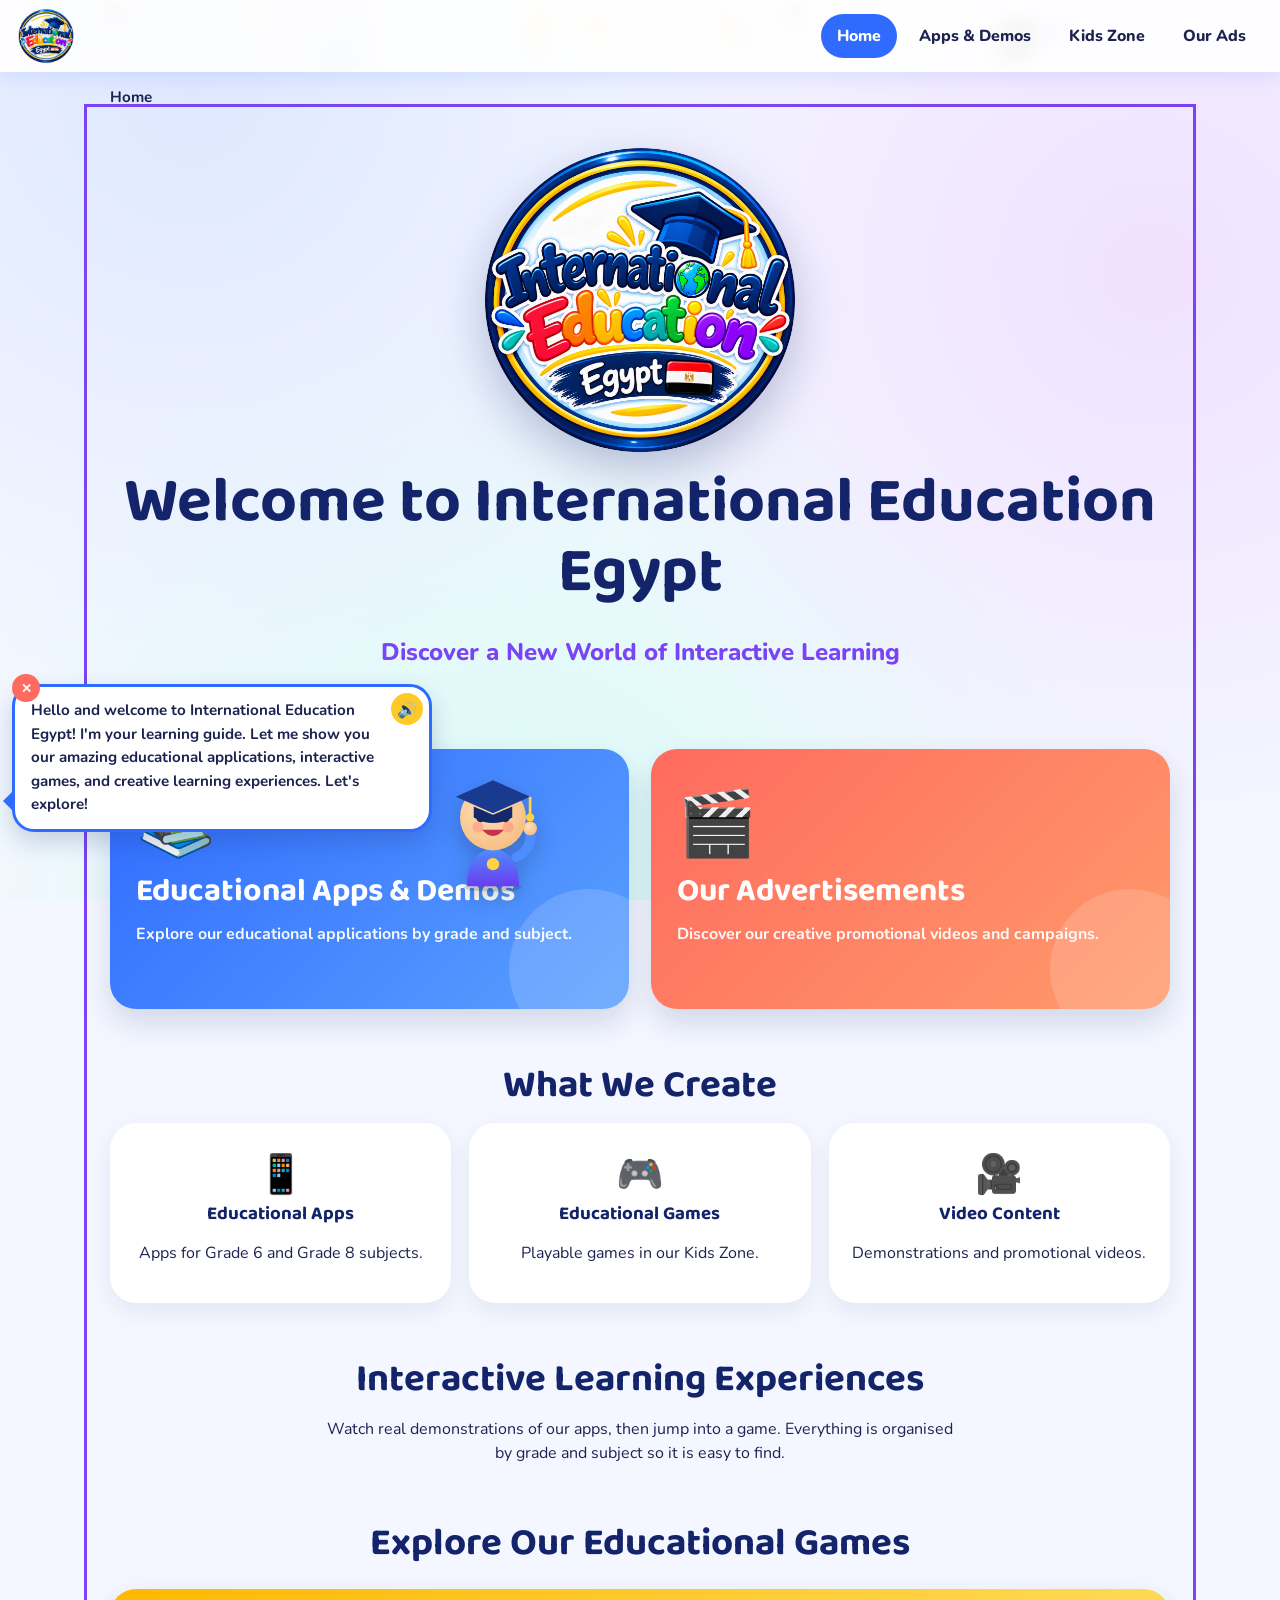
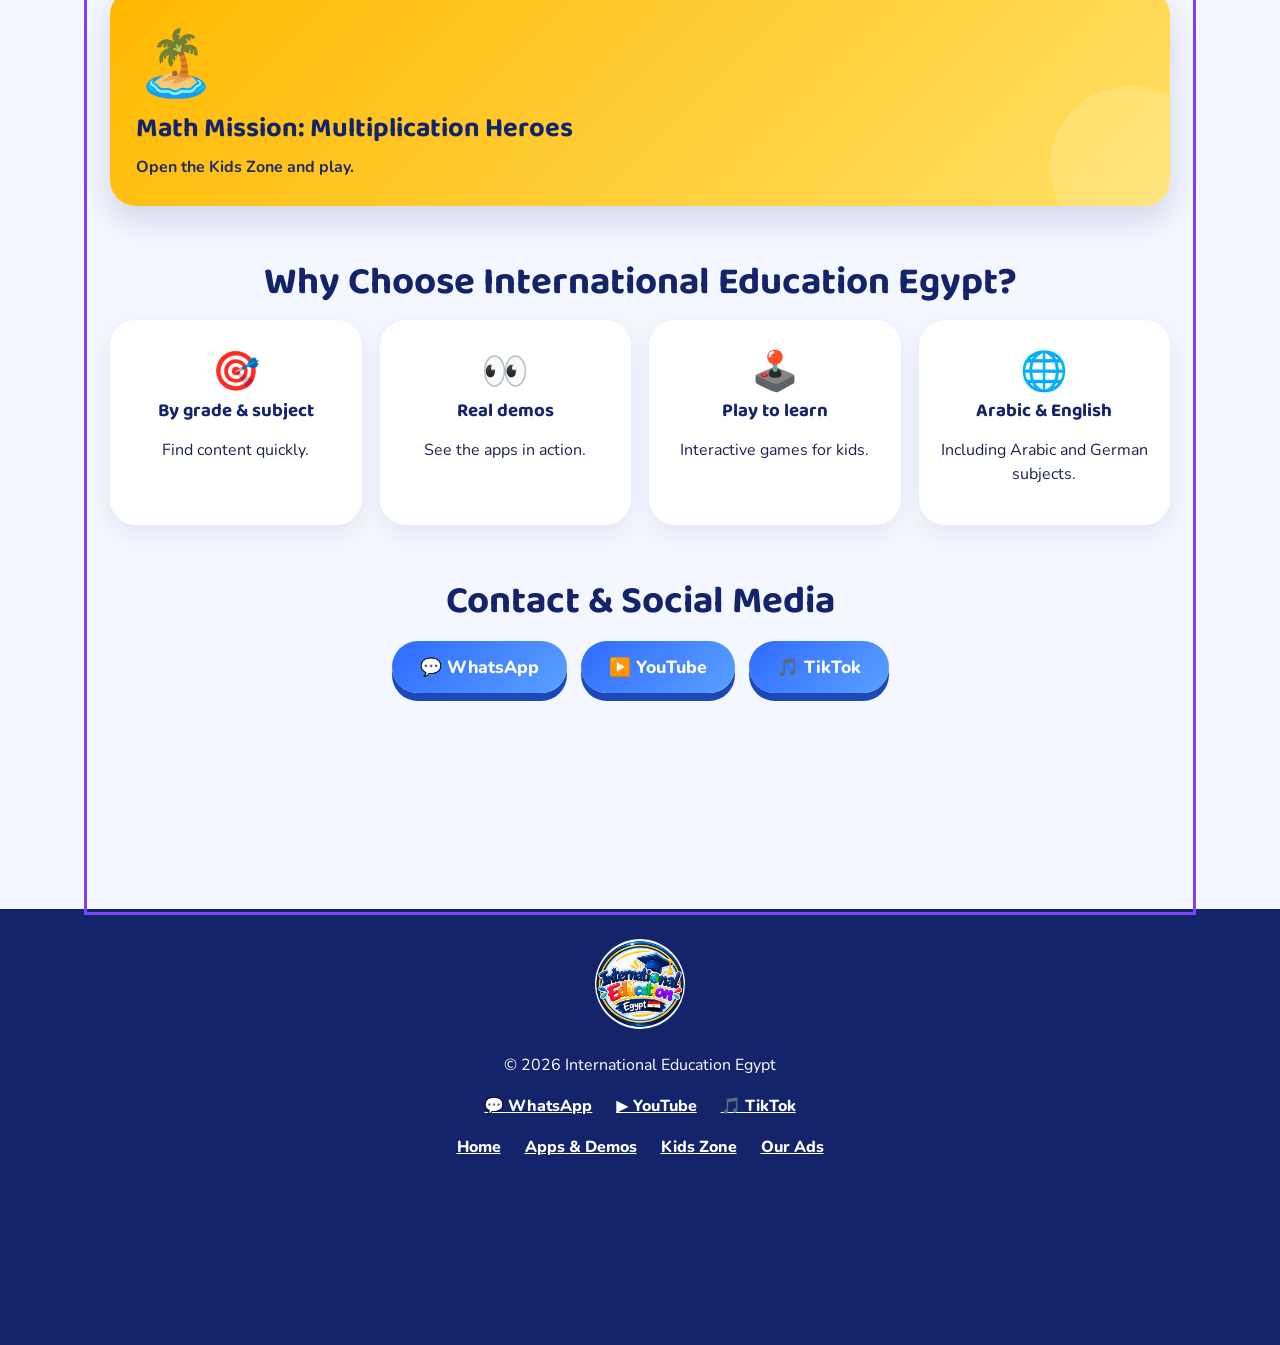
==== commit b4055f76: "Main" ====
--- a/index.html
+++ b/index.html
@@ -28,6 +28,7 @@
 <footer>
   <img src="assets/logo.png" alt="International Education Egypt logo" width="90" height="90">
   <p>© <span id="yr"></span> International Education Egypt</p>
+  <p class="fl" id="fsoc"></p>
   <p class="fl"><a href="#/">Home</a><a href="#/apps">Apps &amp; Demos</a><a href="#/kids">Kids Zone</a><a href="#/ads">Our Ads</a></p>
 </footer>
 
@@ -50,6 +51,11 @@
   </svg>
   <button class="toggle" id="toggle" aria-label="Hide guide">✕</button>
 </aside>
+<div id="intro" role="dialog" aria-label="Welcome video">
+  <video id="iv" src="assets/intro.mp4" poster="assets/intro-poster.jpg" playsinline muted autoplay preload="auto"></video>
+  <div class="ic"><button id="isound" type="button">🔇 Sound on</button><button id="iskip" type="button">Skip ▶</button></div>
+  <button id="iplay" type="button" hidden>▶ Tap to play</button>
+</div>
 <script src="js/data.js"></script>
 <script src="js/app.js"></script>
 </body>
--- a/css/styles.css
+++ b/css/styles.css
@@ -77,3 +77,12 @@
 .guide.hidden .toggle::before{content:"👋 Show guide";font:800 1rem Nunito}
 @media(max-width:560px){.mascot{width:80px}.bubble{font-size:.85rem;margin-bottom:44px;max-width:62vw}}
 @media(prefers-reduced-motion:reduce){*{animation:none!important;transition:none!important}.rv{opacity:1;transform:none}}
+
+#intro{position:fixed;inset:0;z-index:100;background:#0b1240;display:flex;align-items:center;justify-content:center;transition:opacity .7s}
+#intro.out{opacity:0;pointer-events:none}
+#intro video{width:100%;height:100%;object-fit:contain;background:#0b1240}
+.ic{position:absolute;right:14px;top:14px;display:flex;gap:10px;padding-top:env(safe-area-inset-top)}
+.ic button,#iplay{border:0;cursor:pointer;font:800 1rem Nunito,sans-serif;color:#fff;background:#14246bcc;backdrop-filter:blur(6px);padding:10px 18px;border-radius:99px}
+.ic button:hover,#iplay:hover{background:var(--coral)}
+#iplay{position:absolute;font-size:1.4rem;padding:16px 32px;background:var(--coral)}
+#iplay[hidden]{display:none}
